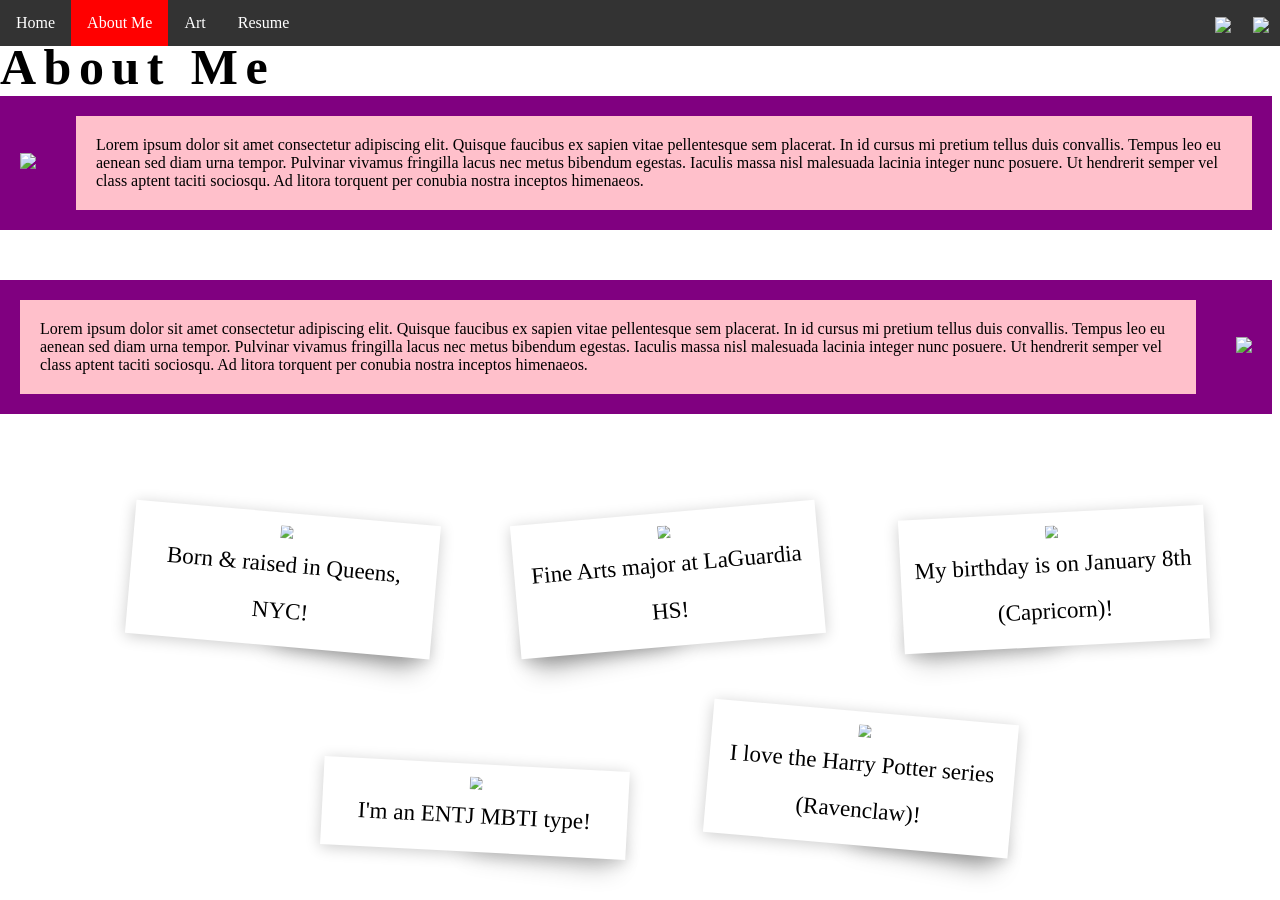
==== aboutme.html @ 86b5cbdf "started" ====
<!DOCTYPE html>
<html>
  <head>
    <meta charset="utf-8" />
    <title>Final Project - About Me</title>
    <link href="style.css" rel="stylesheet" type="text/css" />
    <style>
      /* Styling Only Related To THIS Page */
      .parent-flex {
        display: flex;
        background-color: purple;
        align-items: center;
        justify-content: space-around;
        margin-bottom: 50px;
      }

      .parent-flex img {
        width: 150px;
        padding: 20px;
      }
      .child-flex p {
        background-color: pink;
        padding: 20px;
        margin: 20px;
      }

      .wrapper {
  width: 100%;
  padding: 0 2rem;
  text-align: center;
}
.polaroid {
  background: #fff;
  padding: 1rem;
  box-shadow: 0 0.2rem 1.2rem rgba(0,0,0,0.2);

}
.polaroid > img{
  max-width: 100%;
  height: auto;
}
.caption {
  font-size: 1.8rem;
  text-align: center;
  line-height: 2em;
}
.item {
  width: 30%;
  display: inline-block;
  margin-top: 2rem;
 ;
}
.item .polaroid:before {
  content: '';
  position: absolute;
  z-index: -1;
  transition: all 0.35s;
}
.item:nth-of-type(4n+1) {
  transform: scale(0.8, 0.8) rotate(5deg);
  transition: all 0.35s;
}
.item:nth-of-type(4n+1) .polaroid:before {
  transform: rotate(6deg);
  height: 20%;
  width: 47%;
  bottom: 30px;
  right: 12px;
  box-shadow: 0 2.1rem 2rem rgba(0,0,0,0.4);
}
.item:nth-of-type(4n+2) {
  transform: scale(0.8, 0.8) rotate(-5deg);
  transition: all 0.35s;
}
.item:nth-of-type(4n+2) .polaroid:before {
  transform: rotate(-6deg);
  height: 20%;
  width: 47%;
  bottom: 30px;
  left: 12px;
  box-shadow: 0 2.1rem 2rem rgba(0,0,0,0.4);
}
.item:nth-of-type(4n+4) {
  transform: scale(0.8, 0.8) rotate(3deg);
  transition: all 0.35s;
}
.item:nth-of-type(4n+4) .polaroid:before {
  transform: rotate(4deg);
  height: 20%;
  width: 47%;
  bottom: 30px;
  right: 12px;
  box-shadow: 0 2.1rem 2rem rgba(0,0,0,0.3);
}
.item:nth-of-type(4n+3) {
  transform: scale(0.8, 0.8) rotate(-3deg);
  transition: all 0.35s;
}
.item:nth-of-type(4n+3) .polaroid:before {
  transform: rotate(-4deg);
  height: 20%;
  width: 47%;
  bottom: 30px;
  left: 12px;
  box-shadow: 0 2.1rem 2rem rgba(0,0,0,0.3);
}
.item:hover {
  filter: none;
  transform: scale(1, 1) rotate(0deg) !important;
  transition: all 0.35s;
}
.item:hover .polaroid:before {
  content: '';
  position: absolute;
  z-index: -1;
  transform: rotate(0deg);
  height: 90%;
  width: 90%;
  bottom: 0%;
  right: 5%;
  box-shadow: 0 1rem 3rem rgba(0,0,0,0.2);
  transition: all 0.35s;
}

    </style>
  </head>
  <body>
    <!-- ⬆⬆⬆⬆ Nav Bar -->
    <ul>
      <li><a href="index.html">Home</a></li>
      <li><a class="active" href="aboutme.html">About Me</a></li>
      <li><a href="art.html">Art</a></li>
      <li><a href="resume.html">Resume</a></li>
      <li style="float: right">
        <a target="_blank" href=""
          ><img
            src="https://www.getfocused.no/wp-content/uploads/2022/09/White-YouTube-Logo-Transparent.png"
            style="width: 25px; margin: -5px"
        /></a>
      </li>
      <li style="float: right">
        <a target="_blank" href=""
          ><img
            src="https://img.icons8.com/win10/512/FFFFFF/instagram-new.png"
            style="width: 25px; margin: -5px"
        /></a>
      </li>
    </ul>

    <!-- ⬇⬇⬇⬇⬇⬇ Main Page Content -->
    <h1>About Me</h1>
    <div class="parent-flex">
      <div class="child-flex">
        <img
          src="images/HeartIcons.jpeg"
        />
      </div>
      <div class="child-flex">
        <p>
          Lorem ipsum dolor sit amet consectetur adipiscing elit. Quisque
          faucibus ex sapien vitae pellentesque sem placerat. In id cursus mi
          pretium tellus duis convallis. Tempus leo eu aenean sed diam urna
          tempor. Pulvinar vivamus fringilla lacus nec metus bibendum egestas.
          Iaculis massa nisl malesuada lacinia integer nunc posuere. Ut
          hendrerit semper vel class aptent taciti sociosqu. Ad litora torquent
          per conubia nostra inceptos himenaeos.
        </p>
      </div>
    </div>
    <div class="parent-flex">
      <div class="child-flex">
        <p>
          Lorem ipsum dolor sit amet consectetur adipiscing elit. Quisque
          faucibus ex sapien vitae pellentesque sem placerat. In id cursus mi
          pretium tellus duis convallis. Tempus leo eu aenean sed diam urna
          tempor. Pulvinar vivamus fringilla lacus nec metus bibendum egestas.
          Iaculis massa nisl malesuada lacinia integer nunc posuere. Ut
          hendrerit semper vel class aptent taciti sociosqu. Ad litora torquent
          per conubia nostra inceptos himenaeos.
        </p>
      </div>
      <div class="child-flex">
        <img
          src="images/VibeyTunes.png"
        />
      </div>
    </div>

     <div class="wrapper">

    <div class="item">
      <div class="polaroid"><img src="https://www.tripsavvy.com/thmb/3AgtJWvmBX_nkSOnHRJ6zFbIn3E=/1500x0/filters:no_upscale():max_bytes(150000):strip_icc()/usa--new-york-state--new-york-city--queens--flushing-meadows-park--view-of-unisphere-503875559-596fca32d088c00010d8c2f1.jpg">
        <div class="caption">Born & raised in Queens, NYC!</div>
      </div>
    </div>

    <div class="item">
      <div class="polaroid"><img src="https://cdn.sanity.io/images/7i1ps9pf/production/df8b3145b01c9eea5d917036828a6caf152a7399-3456x3456.jpg">
        <div class="caption">Fine Arts major at LaGuardia HS!</div>
      </div>
    </div>

    <div class="item">
      <div class="polaroid"><img src="bdaycake.PNG">
        <div class="caption">My birthday is on January 8th (Capricorn)! </div>
      </div>
    </div>

    <div class="item">
      <div class="polaroid"><img src="entj.PNG">
        <div class="caption">I'm an ENTJ MBTI type!</div>
      </div>
    </div>

    <div class="item">
      <div class="polaroid"><img src="House_Cup.webp">
        <div class="caption">I love the Harry Potter series (Ravenclaw)!</div>
      </div>
    </div>

  </div>


  </body>
</html>
---- style.css ----
/* Styling Only Related To ALL Pages */

body {
  padding-top: 30px;
  margin-left: 0px;
}
/* ⬆⬆⬆⬆ Nav Bar Styling 
~~~~~ Taken From: 
https://www.w3schools.com/css/css_navbar_horizontal.asp */
ul {
  list-style-type: none;
  margin: 0;
  padding: 0;
  overflow: hidden;
  background-color: #333333;
  position: fixed;
  top: 0;
  width: 100%;
  z-index: 999;
}

li {
  float: left;
}

li a {
  display: block;
  color: white;
  text-align: center;
  padding: 14px 16px;
  text-decoration: none;
}

li a:hover:not(.active) {
  background-color: orange;
}

.active {
  background-color: red;
}

h1 {
  width: 100%;overflow: hidden; /* Ensures the content is not revealed until the animation */
  border-right: .15em solid white; /* The typwriter cursor */
  white-space: nowrap; /* Keeps the content on a single line */
  margin: 0 auto; /* Gives that scrolling effect as the typing happens */
  letter-spacing: .15em; /* Adjust as needed */
  animation: 
    typing 3.5s steps(30, end),
    blink-caret .5s step-end infinite;
  font-size: 50px;
}

@keyframes typing {
  from { width: 0 }
  to { width: 800px}
}

/* The typewriter cursor effect */
@keyframes blink-caret {
  from, to { border-color: transparent }
  50% { border-color: white }
}
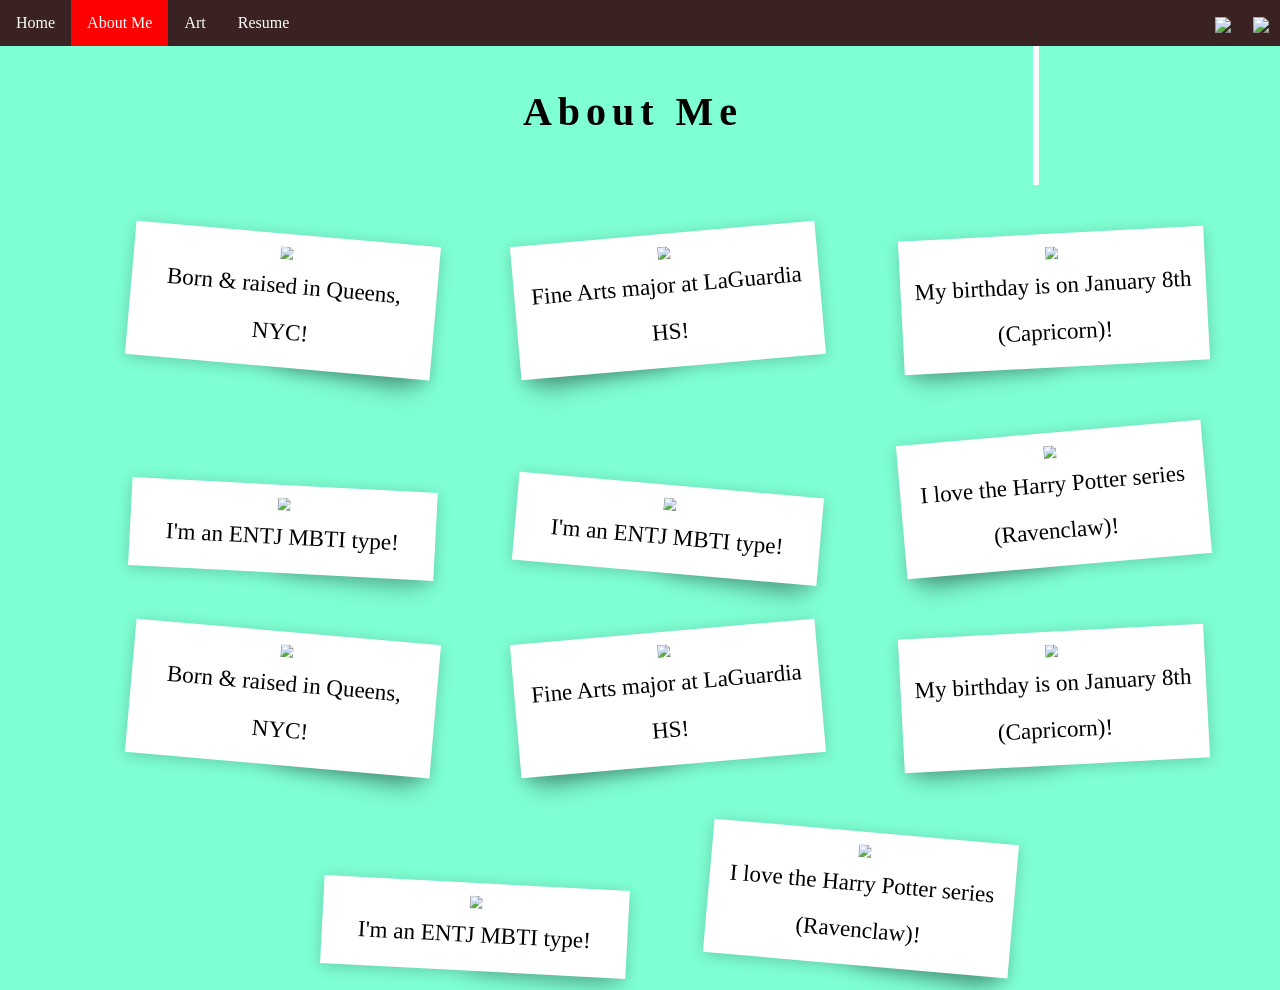
==== commit 16ad036e: "workijg" ====
--- a/aboutme.html
+++ b/aboutme.html
@@ -6,6 +6,9 @@
     <link href="style.css" rel="stylesheet" type="text/css" />
     <style>
       /* Styling Only Related To THIS Page */
+      
+      html{background-color: aquamarine;}
+
       .parent-flex {
         display: flex;
         background-color: purple;
@@ -149,43 +152,10 @@
 
     <!-- ⬇⬇⬇⬇⬇⬇ Main Page Content -->
     <h1>About Me</h1>
-    <div class="parent-flex">
-      <div class="child-flex">
-        <img
-          src="images/HeartIcons.jpeg"
-        />
-      </div>
-      <div class="child-flex">
-        <p>
-          Lorem ipsum dolor sit amet consectetur adipiscing elit. Quisque
-          faucibus ex sapien vitae pellentesque sem placerat. In id cursus mi
-          pretium tellus duis convallis. Tempus leo eu aenean sed diam urna
-          tempor. Pulvinar vivamus fringilla lacus nec metus bibendum egestas.
-          Iaculis massa nisl malesuada lacinia integer nunc posuere. Ut
-          hendrerit semper vel class aptent taciti sociosqu. Ad litora torquent
-          per conubia nostra inceptos himenaeos.
-        </p>
-      </div>
-    </div>
-    <div class="parent-flex">
-      <div class="child-flex">
-        <p>
-          Lorem ipsum dolor sit amet consectetur adipiscing elit. Quisque
-          faucibus ex sapien vitae pellentesque sem placerat. In id cursus mi
-          pretium tellus duis convallis. Tempus leo eu aenean sed diam urna
-          tempor. Pulvinar vivamus fringilla lacus nec metus bibendum egestas.
-          Iaculis massa nisl malesuada lacinia integer nunc posuere. Ut
-          hendrerit semper vel class aptent taciti sociosqu. Ad litora torquent
-          per conubia nostra inceptos himenaeos.
-        </p>
-      </div>
-      <div class="child-flex">
-        <img
-          src="images/VibeyTunes.png"
-        />
-      </div>
-    </div>
-
+       
+   
+
+    
      <div class="wrapper">
 
     <div class="item">
@@ -212,6 +182,13 @@
       </div>
     </div>
 
+     <div class="item">
+      <div class="polaroid"><img src="entj.PNG">
+        <div class="caption">I'm an ENTJ MBTI type!</div>
+      </div>
+    </div>
+
+
     <div class="item">
       <div class="polaroid"><img src="House_Cup.webp">
         <div class="caption">I love the Harry Potter series (Ravenclaw)!</div>
@@ -220,6 +197,40 @@
 
   </div>
 
+     <div class="wrapper">
+
+    <div class="item">
+      <div class="polaroid"><img src="https://www.tripsavvy.com/thmb/3AgtJWvmBX_nkSOnHRJ6zFbIn3E=/1500x0/filters:no_upscale():max_bytes(150000):strip_icc()/usa--new-york-state--new-york-city--queens--flushing-meadows-park--view-of-unisphere-503875559-596fca32d088c00010d8c2f1.jpg">
+        <div class="caption">Born & raised in Queens, NYC!</div>
+      </div>
+    </div>
+
+    <div class="item">
+      <div class="polaroid"><img src="https://cdn.sanity.io/images/7i1ps9pf/production/df8b3145b01c9eea5d917036828a6caf152a7399-3456x3456.jpg">
+        <div class="caption">Fine Arts major at LaGuardia HS!</div>
+      </div>
+    </div>
+
+    <div class="item">
+      <div class="polaroid"><img src="bdaycake.PNG">
+        <div class="caption">My birthday is on January 8th (Capricorn)! </div>
+      </div>
+    </div>
+
+    <div class="item">
+      <div class="polaroid"><img src="entj.PNG">
+        <div class="caption">I'm an ENTJ MBTI type!</div>
+      </div>
+    </div>
+
+    <div class="item">
+      <div class="polaroid"><img src="House_Cup.webp">
+        <div class="caption">I love the Harry Potter series (Ravenclaw)!</div>
+      </div>
+    </div>
+
+  </div>
+
 
   </body>
 </html>
--- a/style.css
+++ b/style.css
@@ -12,7 +12,7 @@
   margin: 0;
   padding: 0;
   overflow: hidden;
-  background-color: #333333;
+  background-color: #3a2222;
   position: fixed;
   top: 0;
   width: 100%;
@@ -40,16 +40,23 @@
 }
 
 h1 {
-  width: 100%;overflow: hidden; /* Ensures the content is not revealed until the animation */
-  border-right: .15em solid white; /* The typwriter cursor */
+  
+    width: 800px;
+  font-family: "Crimson Text", serif !important;
+  overflow: hidden; /* Ensures the content is not revealed until the animation */
+  border-right: .15em solid rgb(255, 255, 255); /* The typwriter cursor */
   white-space: nowrap; /* Keeps the content on a single line */
   margin: 0 auto; /* Gives that scrolling effect as the typing happens */
   letter-spacing: .15em; /* Adjust as needed */
   animation: 
     typing 3.5s steps(30, end),
     blink-caret .5s step-end infinite;
-  font-size: 50px;
+  font-size: 40px;
+  padding-top: 50px;
+  padding-bottom: 50px;
+  text-align: center;
 }
+
 
 @keyframes typing {
   from { width: 0 }
@@ -61,7 +68,3 @@
   from, to { border-color: transparent }
   50% { border-color: white }
 }
-
-
-
-
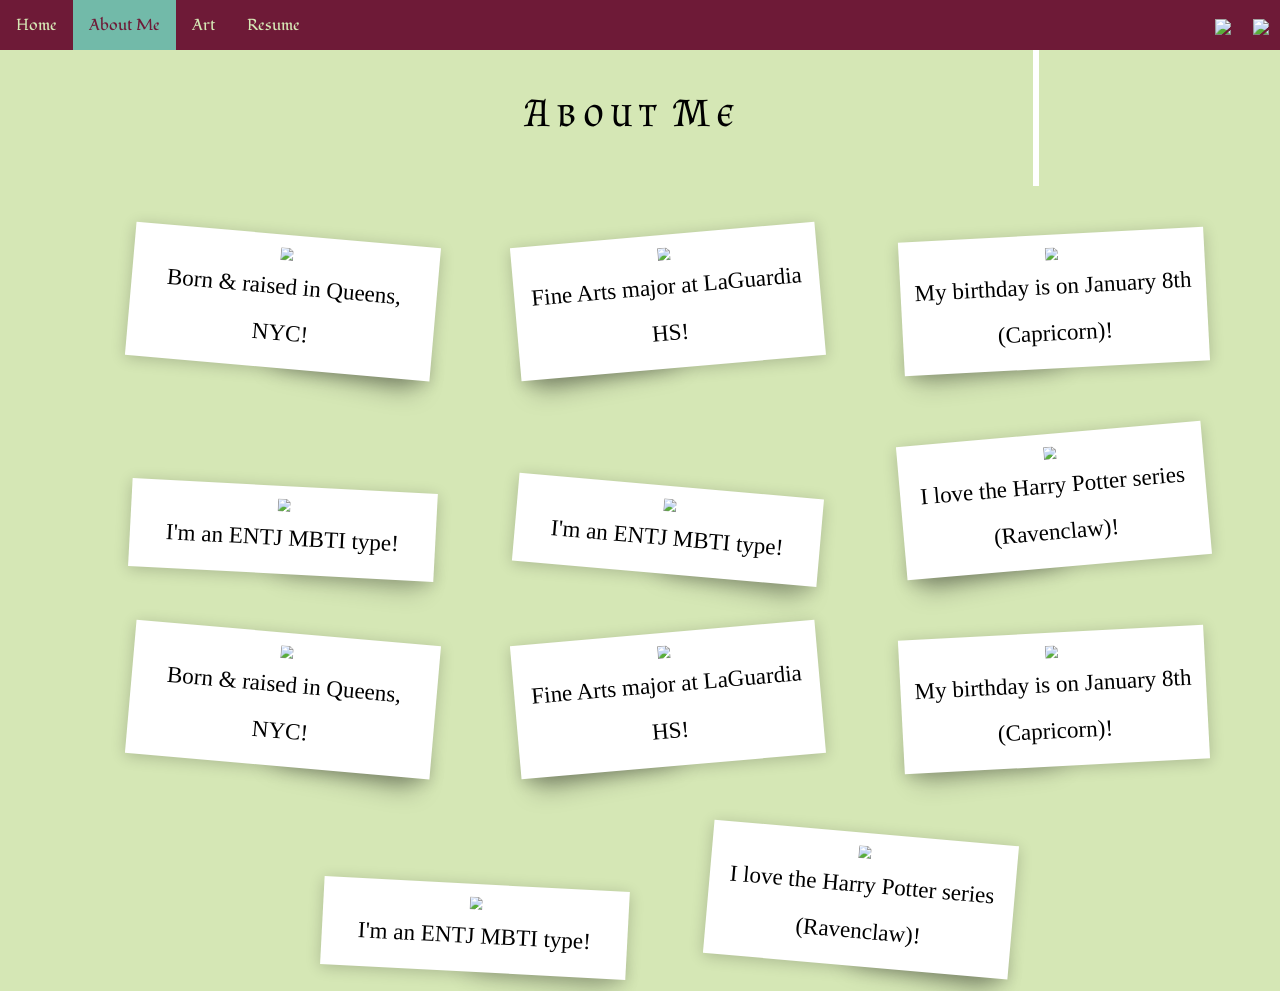
==== commit 34aaa47b: "working" ====
--- a/aboutme.html
+++ b/aboutme.html
@@ -7,7 +7,7 @@
     <style>
       /* Styling Only Related To THIS Page */
       
-      html{background-color: aquamarine;}
+      
 
       .parent-flex {
         display: flex;
--- a/style.css
+++ b/style.css
@@ -1,6 +1,28 @@
 /* Styling Only Related To ALL Pages */
 
-body {
+
+@import url('https://fonts.googleapis.com/css2?family=Almendra+SC&family=Fondamento:ital@0;1&family=Limelight&family=Macondo+Swash+Caps&display=swap');
+
+h1{
+      font-family: "Almendra SC", serif;
+  font-weight: 400;
+  font-style: bold;
+}
+
+  p{  font-family: "Macondo Swash Caps", cursive;
+  font-weight: 400;
+  font-style: normal;
+}
+
+li{  font-family: "Fondamento", cursive;
+  font-weight: 400;
+  font-style: normal;
+  color: rgb(86, 223, 178);}
+
+
+
+body{
+background-color: rgb(213, 231, 181);
   padding-top: 30px;
   margin-left: 0px;
 }
@@ -12,7 +34,7 @@
   margin: 0;
   padding: 0;
   overflow: hidden;
-  background-color: #3a2222;
+  background-color:  rgb(110, 26, 55);
   position: fixed;
   top: 0;
   width: 100%;
@@ -25,24 +47,26 @@
 
 li a {
   display: block;
-  color: white;
+  color: rgb(213, 231, 181);
   text-align: center;
   padding: 14px 16px;
   text-decoration: none;
 }
 
 li a:hover:not(.active) {
-  background-color: orange;
+  background-color: rgb(174, 36, 72);
+  color:bisque;
 }
 
 .active {
-  background-color: red;
+  background-color: rgb(114, 186, 169);
+  color: rgb(110, 26, 55);
 }
+
 
 h1 {
   
     width: 800px;
-  font-family: "Crimson Text", serif !important;
   overflow: hidden; /* Ensures the content is not revealed until the animation */
   border-right: .15em solid rgb(255, 255, 255); /* The typwriter cursor */
   white-space: nowrap; /* Keeps the content on a single line */
@@ -58,6 +82,7 @@
 }
 
 
+
 @keyframes typing {
   from { width: 0 }
   to { width: 800px}
@@ -66,5 +91,5 @@
 /* The typewriter cursor effect */
 @keyframes blink-caret {
   from, to { border-color: transparent }
-  50% { border-color: white }
+  50% { border-color: rgb(213, 231, 181) }
 }
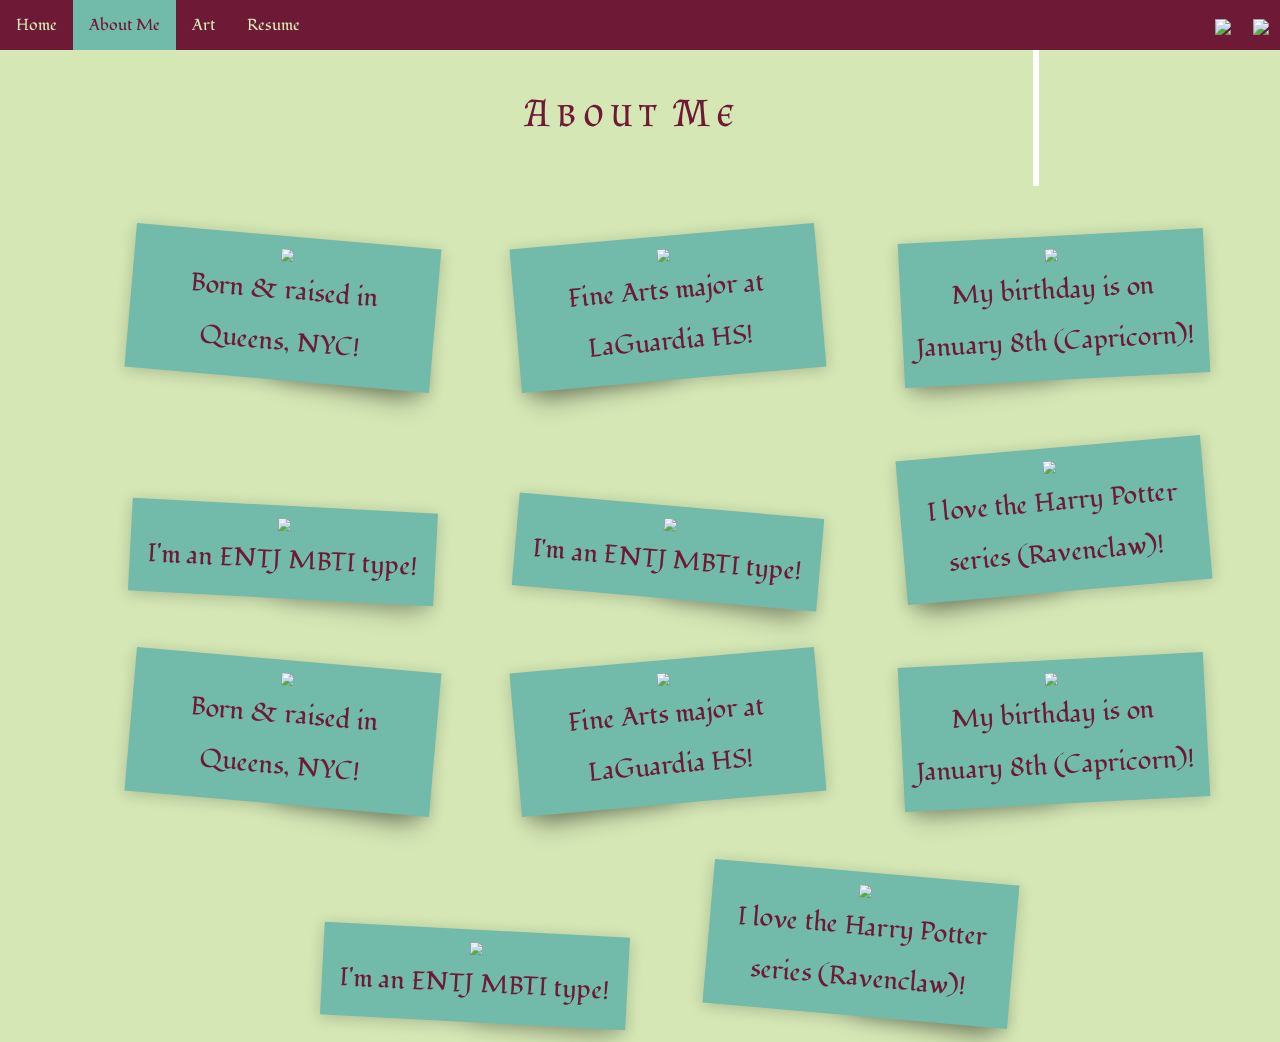
==== commit bb8c7859: "added lots a photo" ====
--- a/aboutme.html
+++ b/aboutme.html
@@ -7,7 +7,9 @@
     <style>
       /* Styling Only Related To THIS Page */
       
-      
+      h1{
+        color: rgb(110, 26, 55) ;
+      }
 
       .parent-flex {
         display: flex;
@@ -33,7 +35,7 @@
   text-align: center;
 }
 .polaroid {
-  background: #fff;
+  background:rgb(114, 186, 169) ;
   padding: 1rem;
   box-shadow: 0 0.2rem 1.2rem rgba(0,0,0,0.2);
 
@@ -43,7 +45,12 @@
   height: auto;
 }
 .caption {
-  font-size: 1.8rem;
+  color: rgb(110, 26, 55) ;
+    font-family: "Fondamento", cursive;
+  font-weight: 400;
+  font-style: normal;
+  
+  font-size: 2rem;
   text-align: center;
   line-height: 2em;
 }
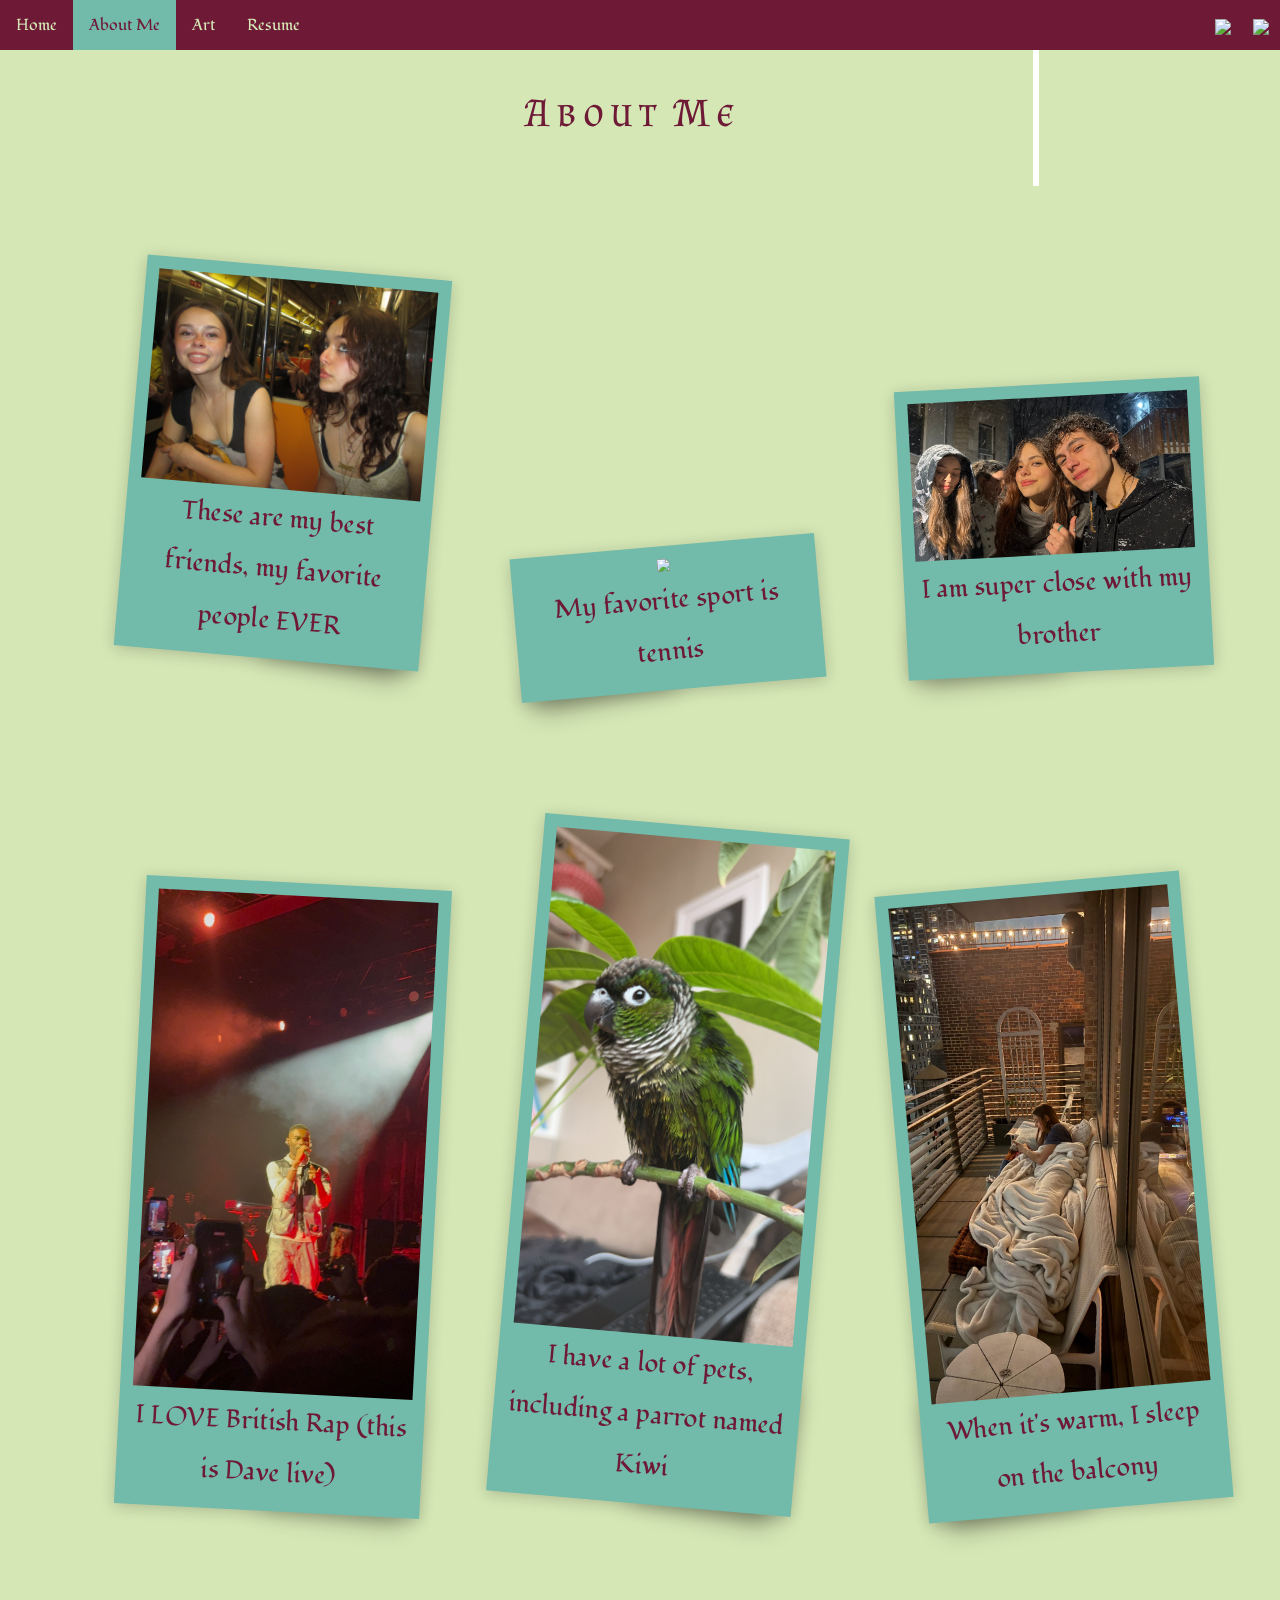
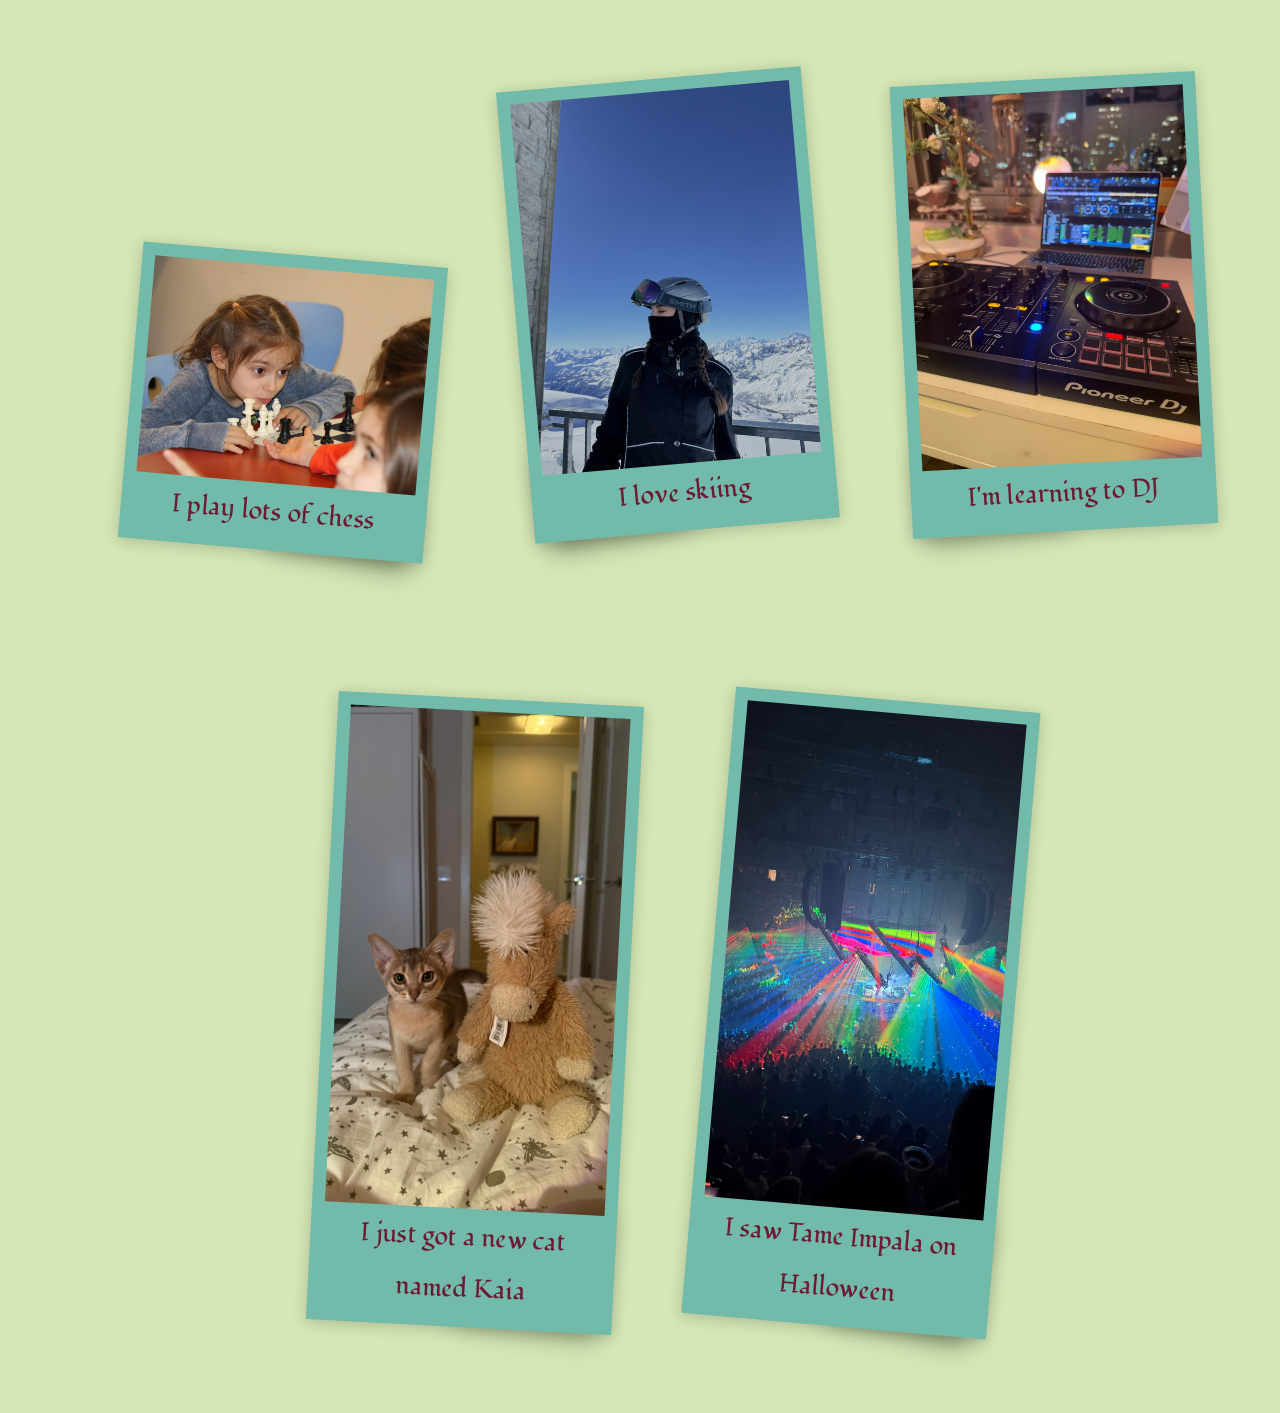
==== commit 907b73bb: "done" ====
--- a/aboutme.html
+++ b/aboutme.html
@@ -166,39 +166,39 @@
      <div class="wrapper">
 
     <div class="item">
-      <div class="polaroid"><img src="https://www.tripsavvy.com/thmb/3AgtJWvmBX_nkSOnHRJ6zFbIn3E=/1500x0/filters:no_upscale():max_bytes(150000):strip_icc()/usa--new-york-state--new-york-city--queens--flushing-meadows-park--view-of-unisphere-503875559-596fca32d088c00010d8c2f1.jpg">
-        <div class="caption">Born & raised in Queens, NYC!</div>
-      </div>
-    </div>
-
-    <div class="item">
-      <div class="polaroid"><img src="https://cdn.sanity.io/images/7i1ps9pf/production/df8b3145b01c9eea5d917036828a6caf152a7399-3456x3456.jpg">
-        <div class="caption">Fine Arts major at LaGuardia HS!</div>
-      </div>
-    </div>
-
-    <div class="item">
-      <div class="polaroid"><img src="bdaycake.PNG">
-        <div class="caption">My birthday is on January 8th (Capricorn)! </div>
-      </div>
-    </div>
-
-    <div class="item">
-      <div class="polaroid"><img src="entj.PNG">
-        <div class="caption">I'm an ENTJ MBTI type!</div>
+      <div class="polaroid"><img src="images/bestfriends.JPG">
+        <div class="caption">These are my best friends, my favorite people EVER</div>
+      </div>
+    </div>
+
+    <div class="item">
+      <div class="polaroid"><img src="images/tennis.jpg">
+        <div class="caption">My favorite sport is tennis</div>
+      </div>
+    </div>
+
+    <div class="item">
+      <div class="polaroid"><img src="images/brother.jpeg">
+        <div class="caption">I am super close with my brother</div>
+      </div>
+    </div>
+
+    <div class="item">
+      <div class="polaroid"><img src="images/dave.JPG">
+        <div class="caption">I LOVE British Rap (this is Dave live)</div>
       </div>
     </div>
 
      <div class="item">
-      <div class="polaroid"><img src="entj.PNG">
-        <div class="caption">I'm an ENTJ MBTI type!</div>
-      </div>
-    </div>
-
-
-    <div class="item">
-      <div class="polaroid"><img src="House_Cup.webp">
-        <div class="caption">I love the Harry Potter series (Ravenclaw)!</div>
+      <div class="polaroid"><img src="images/kiwi.JPG">
+        <div class="caption">I have a lot of pets, including a parrot named Kiwi</div>
+      </div>
+    </div>
+
+
+    <div class="item">
+      <div class="polaroid"><img src="images/balcony.jpg">
+        <div class="caption">When it's warm, I sleep on the balcony</div>
       </div>
     </div>
 
@@ -207,32 +207,32 @@
      <div class="wrapper">
 
     <div class="item">
-      <div class="polaroid"><img src="https://www.tripsavvy.com/thmb/3AgtJWvmBX_nkSOnHRJ6zFbIn3E=/1500x0/filters:no_upscale():max_bytes(150000):strip_icc()/usa--new-york-state--new-york-city--queens--flushing-meadows-park--view-of-unisphere-503875559-596fca32d088c00010d8c2f1.jpg">
-        <div class="caption">Born & raised in Queens, NYC!</div>
-      </div>
-    </div>
-
-    <div class="item">
-      <div class="polaroid"><img src="https://cdn.sanity.io/images/7i1ps9pf/production/df8b3145b01c9eea5d917036828a6caf152a7399-3456x3456.jpg">
-        <div class="caption">Fine Arts major at LaGuardia HS!</div>
-      </div>
-    </div>
-
-    <div class="item">
-      <div class="polaroid"><img src="bdaycake.PNG">
-        <div class="caption">My birthday is on January 8th (Capricorn)! </div>
-      </div>
-    </div>
-
-    <div class="item">
-      <div class="polaroid"><img src="entj.PNG">
-        <div class="caption">I'm an ENTJ MBTI type!</div>
-      </div>
-    </div>
-
-    <div class="item">
-      <div class="polaroid"><img src="House_Cup.webp">
-        <div class="caption">I love the Harry Potter series (Ravenclaw)!</div>
+      <div class="polaroid"><img src="images/chess.jpg">
+        <div class="caption">I play lots of chess</div>
+      </div>
+    </div>
+
+    <div class="item">
+      <div class="polaroid"><img src="images/skiing.jpeg">
+        <div class="caption">I love skiing</div>
+      </div>
+    </div>
+
+    <div class="item">
+      <div class="polaroid"><img src="images/dj.JPG">
+        <div class="caption">I'm learning to DJ</div>
+      </div>
+    </div>
+
+    <div class="item">
+      <div class="polaroid"><img src="images/kaia.jpeg">
+        <div class="caption">I just got a new cat named Kaia</div>
+      </div>
+    </div>
+
+    <div class="item">
+      <div class="polaroid"><img src="images/tame.jpeg">
+        <div class="caption">I saw Tame Impala on Halloween </div>
       </div>
     </div>
 
